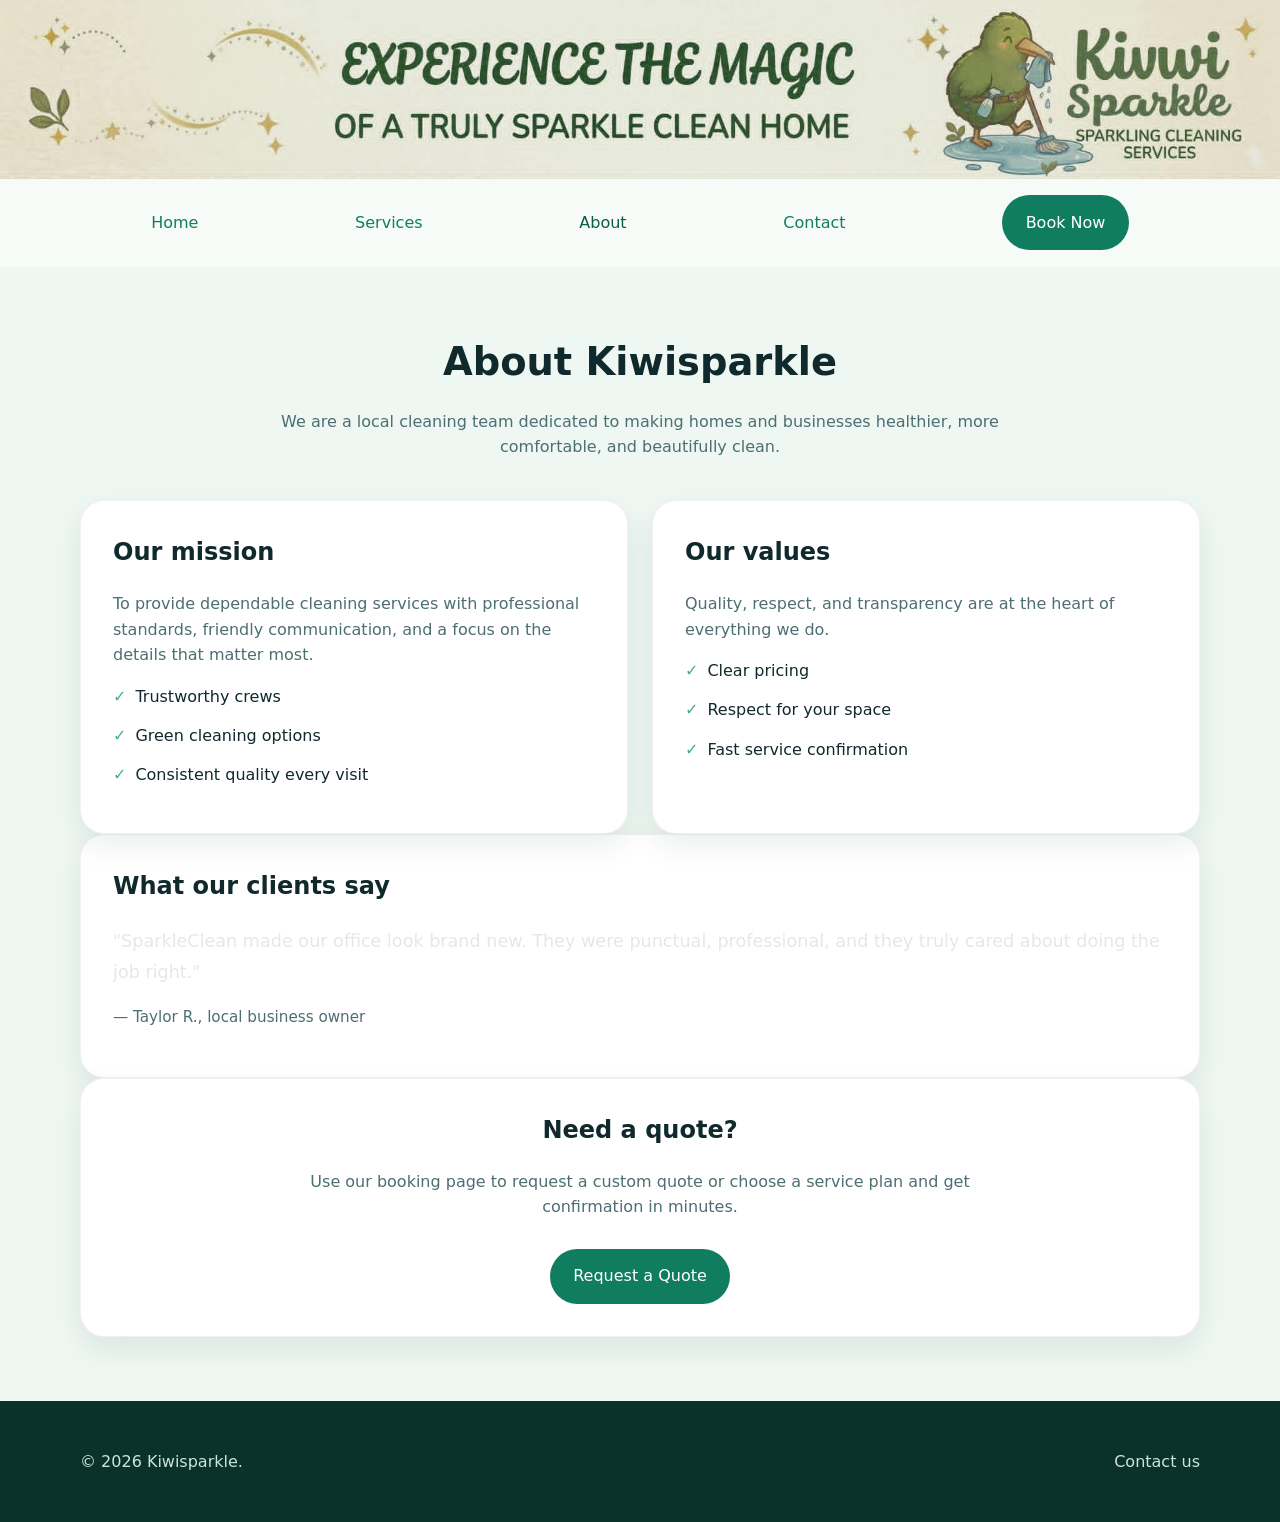
==== about.html @ eb0daa13 "main" ====
<!DOCTYPE html>
<html lang="en">
<head>
  <meta charset="UTF-8" />
  <meta name="viewport" content="width=device-width, initial-scale=1.0" />
  <title>About | Kiwisparkle</title>
  <link rel="stylesheet" href="styles.css" />
</head>
<body>
  <div class="page-banner">
    <img src="images/Banner.jfif" alt="Kiwisparkle banner">
  </div>
  <header class="site-header">
    <div class="container header-inner">
      <nav class="site-nav">
        <a href="index.html">Home</a>
        <a href="services.html">Services</a>
        <a href="about.html" class="active">About</a>
        <a href="contact.html">Contact</a>
        <a href="booking.html" class="button button-primary">Book Now</a>
      </nav>
    </div>
  </header>
  <main>
    <section class="section-light">
      <div class="container section-intro">
        <h1>About Kiwisparkle</h1>
        <p>We are a local cleaning team dedicated to making homes and businesses healthier, more comfortable, and beautifully clean.</p>
      </div>
      <div class="container grid grid-2">
        <article class="detail-card">
          <h2>Our mission</h2>
          <p>To provide dependable cleaning services with professional standards, friendly communication, and a focus on the details that matter most.</p>
          <ul>
            <li>Trustworthy crews</li>
            <li>Green cleaning options</li>
            <li>Consistent quality every visit</li>
          </ul>
        </article>
        <article class="detail-card">
          <h2>Our values</h2>
          <p>Quality, respect, and transparency are at the heart of everything we do.</p>
          <ul>
            <li>Clear pricing</li>
            <li>Respect for your space</li>
            <li>Fast service confirmation</li>
          </ul>
        </article>
      </div>
      <div class="container testimonial">
        <h2>What our clients say</h2>
        <blockquote>"SparkleClean made our office look brand new. They were punctual, professional, and they truly cared about doing the job right."</blockquote>
        <p class="testimonial-author">— Taylor R., local business owner</p>
      </div>
      <div class="container callout">
        <h2>Need a quote?</h2>
        <p>Use our booking page to request a custom quote or choose a service plan and get confirmation in minutes.</p>
        <a href="booking.html" class="button button-primary">Request a Quote</a>
      </div>
    </section>
  </main>
  <footer class="site-footer">
    <div class="container footer-inner">
      <p>© 2026 Kiwisparkle.</p>
      <p><a href="contact.html">Contact us</a></p>
    </div>
  </footer>
</body>
</html>
---- styles.css ----
/* Base styles */
:root {
  color-scheme: light;
  --bg: #eef7f2;
  --surface: #ffffff;
  --surface-strong: #f3faf5;
  --text: #10292c;
  --muted: #4d6e72;
  --primary: #117d60;
  --primary-dark: #0b5d46;
  --accent: #44b17e;
  --border: #c8ded5;
  --shadow: 0 12px 30px rgba(17, 41, 44, 0.08);
  font-family: Inter, system-ui, -apple-system, BlinkMacSystemFont, "Segoe UI", sans-serif;
}
* {
  box-sizing: border-box;
}
html {
  scroll-behavior: smooth;
}
body {
  margin: 0;
  background: var(--bg);
  color: var(--text);
  line-height: 1.6;
}
a {
  color: inherit;
  text-decoration: none;
}
img {
  max-width: 100%;
  display: block;
}
button,
input,
select,
textarea {
  font: inherit;
}
.container {
  width: min(1120px, calc(100% - 2rem));
  margin: 0 auto;
}
.site-header {
  background: rgba(255, 255, 255, 0.45);
  backdrop-filter: blur(6px);
  -webkit-backdrop-filter: blur(6px);
  border-bottom: 1px solid rgba(255, 255, 255, 0.12);
  position: sticky;
  top: 0;
  z-index: 20;
}
.page-banner {
  width: 100%;
  overflow: hidden;
  padding: 0;
  text-align: center;
  background: none;
}
.page-banner img {
  display: block;
  margin: 0 auto;
  width: 100%;
  max-width: none;
  height: auto;
}
.header-inner {
  display: flex;
  align-items: center;
  justify-content: center;
  gap: 1rem;
  padding: 1rem 0;
}
.brand {
  font-size: 1.4rem;
  font-weight: 700;
  letter-spacing: -0.03em;
}
.site-nav {
  display: flex;
  flex-wrap: wrap;
  gap: 0.9rem;
  align-items: center;
  width: 100%;
  justify-content: space-around;
  max-width: 1120px;
}
.site-nav a {
  color: var(--primary);
  transition: color 0.2s ease;
}
.site-nav a.button-primary {
  color: #ffffff;
}
.site-nav a.button-primary:hover {
  color: #ffffff;
}
.site-nav a:hover,
.site-nav a.active {
  color: var(--primary-dark);
}
.button {
  display: inline-flex;
  align-items: center;
  justify-content: center;
  padding: 0.85rem 1.4rem;
  border-radius: 999px;
  border: 1px solid transparent;
  cursor: pointer;
  transition: background 0.2s ease, transform 0.2s ease, box-shadow 0.2s ease;
}
.button:hover {
  transform: translateY(-1px);
}
.button-primary {
  background: var(--primary);
  color: #ffffff;
}
.button-primary:hover {
  background: var(--primary-dark);
}
.button-secondary {
  background: transparent;
  border-color: rgba(17, 125, 96, 0.2);
  color: var(--primary);
}
.hero {
  background: linear-gradient(135deg, #e9fbf2 0%, #ffffff 100%);
  padding: 5rem 0 4rem;
}
.hero-copy {
  max-width: 720px;
}
.eyebrow {
  color: var(--primary);
  font-weight: 700;
  text-transform: uppercase;
  letter-spacing: 0.15em;
  margin-bottom: 1rem;
  font-size: 0.9rem;
}
.hero h1 {
  font-size: clamp(2.75rem, 5vw, 4.5rem);
  margin: 0;
  line-height: 1.05;
}
.hero p {
  max-width: 42rem;
  margin: 1.25rem 0 1.8rem;
  color: var(--muted);
}
.hero-actions {
  display: flex;
  flex-wrap: wrap;
  gap: 1rem;
}
.section-light,
.section-dark {
  padding: 4rem 0;
}
.section-dark {
  background: #0e3f36;
  color: #eef6f0;
}
.section-intro {
  text-align: center;
  margin-bottom: 2.5rem;
}
.section-intro h1,
.section-intro h2 {
  margin: 0;
  font-size: clamp(2rem, 3vw, 2.8rem);
}
.section-intro p {
  max-width: 720px;
  margin: 1rem auto 0;
  color: var(--muted);
}
.grid {
  display: grid;
  gap: 1.5rem;
}
.grid-2 {
  grid-template-columns: repeat(2, minmax(0, 1fr));
}
.grid-3 {
  grid-template-columns: repeat(3, minmax(0, 1fr));
}
.card,
.detail-card,
.contact-card,
.booking-form-card,
.callout,
.testimonial {
  background: var(--surface);
  padding: 2rem;
  border-radius: 24px;
  border: 1px solid rgba(15, 23, 42, 0.06);
  box-shadow: var(--shadow);
}
.card h3,
.detail-card h2,
.callout h2,
.testimonial h2 {
  margin-top: 0;
}
.card p,
.detail-card p,
.callout p,
.testimonial p {
  color: var(--muted);
}
.list,
.features-list,
.detail-card ul {
  list-style: none;
  padding: 0;
  margin: 1rem 0 0;
}
.features-list li,
.detail-card li {
  position: relative;
  margin-bottom: 0.85rem;
  padding-left: 1.4rem;
}
.features-list li::before,
.detail-card li::before {
  content: "\2713";
  position: absolute;
  left: 0;
  top: 0;
  color: var(--accent);
}
.two-column {
  display: grid;
  grid-template-columns: 1.2fr 0.8fr;
  gap: 2rem;
  align-items: center;
}
.align-center {
  align-items: center;
}
.quote {
  font-size: 1.4rem;
  font-weight: 600;
  margin: 0;
  color: #f3f4f6;
}
.steps-row {
  display: grid;
  grid-template-columns: repeat(3, minmax(0, 1fr));
  gap: 1.25rem;
}
.step-card {
  background: var(--surface-strong);
  padding: 1.5rem;
  border-radius: 20px;
  border: 1px solid rgba(15, 23, 42, 0.07);
}
.step-number {
  display: inline-flex;
  width: 2.2rem;
  height: 2.2rem;
  align-items: center;
  justify-content: center;
  background: var(--accent);
  color: #ffffff;
  border-radius: 999px;
  font-weight: 700;
  margin-bottom: 1rem;
}
.callout {
  text-align: center;
}
.callout p {
  margin: 1rem auto 1.8rem;
  max-width: 720px;
}
.testimonial blockquote {
  margin: 0;
  font-size: 1.1rem;
  line-height: 1.8;
  color: #e5e7eb;
}
.testimonial-author {
  margin-top: 1rem;
  color: #cbd5e1;
  font-size: 0.95rem;
}
.contact-card {
  min-height: 360px;
}
form {
  display: grid;
  gap: 1.2rem;
}
.form-row {
  display: grid;
  grid-template-columns: repeat(2, minmax(0, 1fr));
  gap: 1.2rem;
}
.form-group {
  display: grid;
  gap: 0.6rem;
}
label {
  font-weight: 600;
  color: var(--text);
}
input,
select,
textarea {
  width: 100%;
  padding: 0.95rem 1rem;
  border: 1px solid var(--border);
  border-radius: 16px;
  background: #ffffff;
}
input:focus,
select:focus,
textarea:focus {
  outline: none;
  border-color: var(--primary);
  box-shadow: 0 0 0 4px rgba(17, 125, 96, 0.15);
}
.form-message {
  margin-top: 0.5rem;
  color: var(--accent);
}
.site-footer {
  padding: 2rem 0;
  background: #0b322a;
  color: #cde4da;
}
.footer-inner {
  display: flex;
  flex-wrap: wrap;
  justify-content: space-between;
  gap: 1rem;
}
footer a {
  color: inherit;
}
@media (max-width: 900px) {
  .grid-2,
  .grid-3,
  .two-column,
  .steps-row,
  .form-row {
    grid-template-columns: 1fr;
  }
  .header-inner {
    flex-direction: column;
    align-items: flex-start;
  }
  .site-nav {
    width: 100%;
    justify-content: flex-start;
  }
}
@media (max-width: 640px) {
  .hero {
    padding-top: 3rem;
  }
  .hero h1 {
    font-size: 2.4rem;
  }
  .button {
    width: 100%;
  }
}
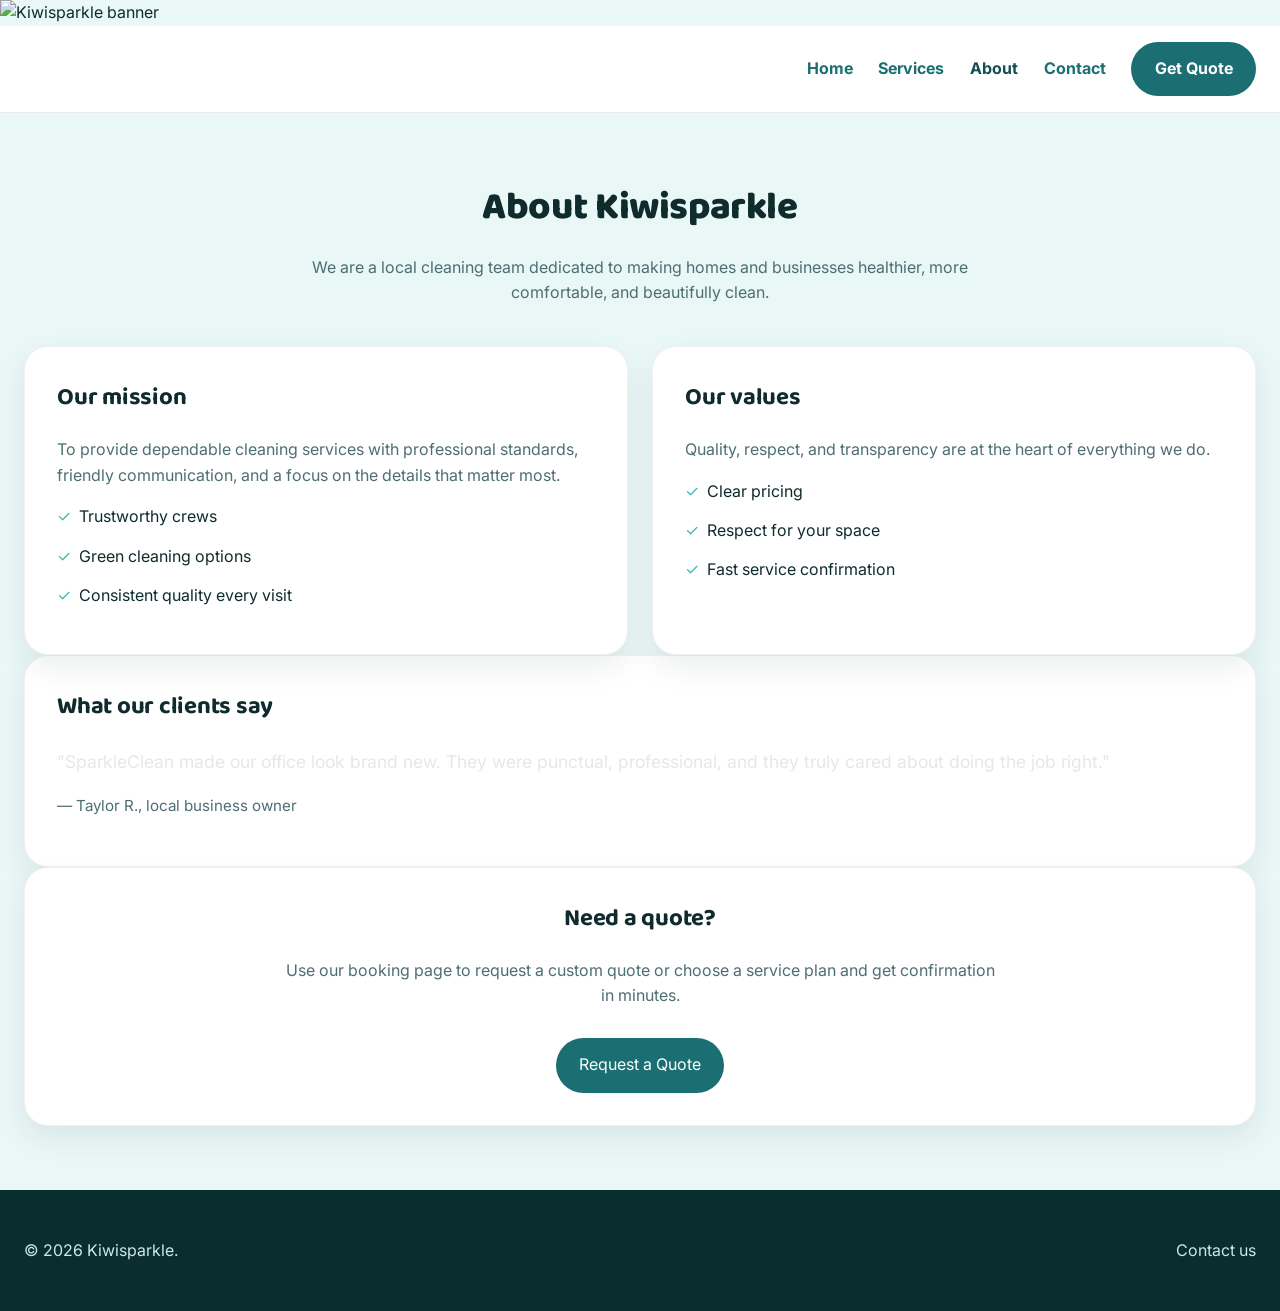
==== commit 6f5e1743: "updated one" ====
--- a/about.html
+++ b/about.html
@@ -4,11 +4,14 @@
   <meta charset="UTF-8" />
   <meta name="viewport" content="width=device-width, initial-scale=1.0" />
   <title>About | Kiwisparkle</title>
+  <link rel="preconnect" href="https://fonts.googleapis.com" />
+  <link rel="preconnect" href="https://fonts.gstatic.com" crossorigin />
+  <link href="https://fonts.googleapis.com/css2?family=Baloo+2:wght@500;600;700;800&family=Inter:wght@400;500;600;700&display=swap" rel="stylesheet" />
   <link rel="stylesheet" href="styles.css" />
 </head>
 <body>
   <div class="page-banner">
-    <img src="images/Banner.jfif" alt="Kiwisparkle banner">
+    <img src="images/Kiwisparklebanner2.jfif" alt="Kiwisparkle banner">
   </div>
   <header class="site-header">
     <div class="container header-inner">
@@ -17,7 +20,7 @@
         <a href="services.html">Services</a>
         <a href="about.html" class="active">About</a>
         <a href="contact.html">Contact</a>
-        <a href="booking.html" class="button button-primary">Book Now</a>
+        <a href="booking.html" class="button button-primary">Get Quote</a>
       </nav>
     </div>
   </header>
--- a/styles.css
+++ b/styles.css
@@ -1,16 +1,17 @@
 /* Base styles */
 :root {
   color-scheme: light;
-  --bg: #eef7f2;
+  --bg: #eaf7f7;
   --surface: #ffffff;
-  --surface-strong: #f3faf5;
-  --text: #10292c;
+  --surface-strong: #f0fafa;
+  --text: #0f2b2d;
   --muted: #4d6e72;
-  --primary: #117d60;
-  --primary-dark: #0b5d46;
-  --accent: #44b17e;
-  --border: #c8ded5;
-  --shadow: 0 12px 30px rgba(17, 41, 44, 0.08);
+  --primary: #1b6e72;
+  --primary-dark: #124f52;
+  --accent: #3fb6b0;
+  --border: #c6e3e2;
+  --shadow: 0 12px 30px rgba(15, 43, 45, 0.08);
+  --font-heading: "Baloo 2", Inter, system-ui, sans-serif;
   font-family: Inter, system-ui, -apple-system, BlinkMacSystemFont, "Segoe UI", sans-serif;
 }
 * {
@@ -29,6 +30,16 @@
   color: inherit;
   text-decoration: none;
 }
+h1, h2, h3 {
+  font-family: var(--font-heading);
+  letter-spacing: -0.01em;
+}
+h1 {
+  font-weight: 800;
+}
+h2, h3 {
+  font-weight: 700;
+}
 img {
   max-width: 100%;
   display: block;
@@ -40,55 +51,51 @@
   font: inherit;
 }
 .container {
-  width: min(1120px, calc(100% - 2rem));
+  width: min(1400px, calc(100% - 3rem));
   margin: 0 auto;
 }
 .site-header {
-  background: rgba(255, 255, 255, 0.45);
-  backdrop-filter: blur(6px);
-  -webkit-backdrop-filter: blur(6px);
-  border-bottom: 1px solid rgba(255, 255, 255, 0.12);
+  background: #ffffff;
+  border-bottom: 1px solid rgba(15, 23, 42, 0.08);
   position: sticky;
   top: 0;
   z-index: 20;
 }
-.page-banner {
-  width: 100%;
-  overflow: hidden;
-  padding: 0;
-  text-align: center;
-  background: none;
-}
-.page-banner img {
-  display: block;
-  margin: 0 auto;
-  width: 100%;
-  max-width: none;
-  height: auto;
-}
 .header-inner {
   display: flex;
   align-items: center;
-  justify-content: center;
+  justify-content: space-between;
   gap: 1rem;
   padding: 1rem 0;
 }
 .brand {
-  font-size: 1.4rem;
-  font-weight: 700;
-  letter-spacing: -0.03em;
+  display: inline-flex;
+  align-items: center;
+  justify-content: center;
+  flex-shrink: 0;
+  margin-left: -1rem;
+  padding-right: 0.5rem;
+}
+
+.brand img {
+  display: block;
+  width: auto;
+  height: 110px;
+  margin: -16px 0;
+  object-fit: contain;
 }
 .site-nav {
   display: flex;
   flex-wrap: wrap;
-  gap: 0.9rem;
+  gap: 1.6rem;
   align-items: center;
   width: 100%;
-  justify-content: space-around;
-  max-width: 1120px;
+  justify-content: flex-end;
+  max-width: 1400px;
 }
 .site-nav a {
   color: var(--primary);
+  font-weight: 700;
   transition: color 0.2s ease;
 }
 .site-nav a.button-primary {
@@ -123,17 +130,20 @@
 }
 .button-secondary {
   background: transparent;
-  border-color: rgba(17, 125, 96, 0.2);
+  border-color: rgba(27, 110, 114, 0.25);
   color: var(--primary);
 }
 .hero {
-  background: linear-gradient(135deg, #e9fbf2 0%, #ffffff 100%);
+  background: linear-gradient(135deg, #e6faf9 0%, #ffffff 100%);
   padding: 5rem 0 4rem;
 }
 .hero-copy {
   max-width: 720px;
 }
 .eyebrow {
+  display: inline-flex;
+  align-items: center;
+  gap: 0.5rem;
   color: var(--primary);
   font-weight: 700;
   text-transform: uppercase;
@@ -141,6 +151,22 @@
   margin-bottom: 1rem;
   font-size: 0.9rem;
 }
+.eyebrow .dot {
+  width: 6px;
+  height: 6px;
+  border-radius: 50%;
+  background: var(--accent);
+  flex-shrink: 0;
+}
+.accent {
+  color: var(--accent);
+}
+.hero-inner {
+  display: grid;
+  grid-template-columns: 1.1fr 0.8fr;
+  gap: 3rem;
+  align-items: center;
+}
 .hero h1 {
   font-size: clamp(2.75rem, 5vw, 4.5rem);
   margin: 0;
@@ -156,13 +182,97 @@
   flex-wrap: wrap;
   gap: 1rem;
 }
+.trust-row {
+  display: flex;
+  flex-wrap: wrap;
+  gap: 1.4rem;
+  margin-top: 1.6rem;
+}
+.trust-item {
+  display: flex;
+  align-items: center;
+  gap: 0.5rem;
+  font-size: 0.85rem;
+  font-weight: 600;
+  color: var(--primary-dark);
+}
+.trust-item svg {
+  width: 18px;
+  height: 18px;
+  flex-shrink: 0;
+  color: var(--accent);
+}
+.hero-visual {
+  display: flex;
+  align-items: center;
+  justify-content: center;
+}
+.hero-card {
+  background: var(--surface);
+  border-radius: var(--radius-lg, 24px);
+  box-shadow: var(--shadow);
+  padding: 2.2rem;
+  width: 100%;
+  max-width: 380px;
+  border: 1px solid var(--border);
+}
+.hero-card-icon {
+  width: 56px;
+  height: 56px;
+  border-radius: 14px;
+  background: var(--surface-strong);
+  display: flex;
+  align-items: center;
+  justify-content: center;
+  margin: 0 auto 1.1rem;
+}
+.hero-card-icon svg {
+  width: 26px;
+  height: 26px;
+  color: var(--primary);
+}
+.hero-card h3 {
+  text-align: center;
+  margin-bottom: 0.4rem;
+  font-size: 1.2rem;
+  color: var(--text);
+}
+.hero-card p {
+  text-align: center;
+  color: var(--muted);
+  font-size: 0.9rem;
+  margin-bottom: 1.4rem;
+}
+.hero-stat-row {
+  display: flex;
+  justify-content: space-between;
+  border-top: 1px solid var(--border);
+  padding-top: 1.2rem;
+}
+.hero-stat {
+  text-align: center;
+  flex: 1;
+}
+.hero-stat b {
+  display: block;
+  font-family: var(--font-heading);
+  font-size: 1.4rem;
+  color: var(--primary-dark);
+}
+.hero-stat span {
+  font-size: 0.7rem;
+  color: var(--muted);
+  font-weight: 600;
+  text-transform: uppercase;
+  letter-spacing: 0.04em;
+}
 .section-light,
 .section-dark {
   padding: 4rem 0;
 }
 .section-dark {
-  background: #0e3f36;
-  color: #eef6f0;
+  background: #0f3a3d;
+  color: #eef8f7;
 }
 .section-intro {
   text-align: center;
@@ -212,6 +322,55 @@
 .testimonial p {
   color: var(--muted);
 }
+.service-card {
+  position: relative;
+  transition: transform 0.2s ease, box-shadow 0.2s ease, border-color 0.2s ease;
+}
+.service-card:hover {
+  transform: translateY(-5px);
+  box-shadow: 0 18px 36px -18px rgba(15, 43, 45, 0.3);
+  border-color: var(--accent);
+}
+.service-icon {
+  width: 48px;
+  height: 48px;
+  border-radius: 12px;
+  background: var(--surface-strong);
+  display: flex;
+  align-items: center;
+  justify-content: center;
+  margin-bottom: 1.2rem;
+}
+.service-icon svg {
+  width: 24px;
+  height: 24px;
+  color: var(--primary);
+}
+.service-tag {
+  position: absolute;
+  top: 1.6rem;
+  right: 1.6rem;
+  font-size: 0.7rem;
+  font-weight: 700;
+  color: var(--accent);
+  letter-spacing: 0.03em;
+}
+.service-link {
+  font-size: 0.85rem;
+  font-weight: 700;
+  color: var(--primary);
+  display: inline-flex;
+  align-items: center;
+  gap: 0.3rem;
+}
+.service-link svg {
+  width: 14px;
+  height: 14px;
+  transition: transform 0.15s ease;
+}
+.service-card:hover .service-link svg {
+  transform: translateX(3px);
+}
 .list,
 .features-list,
 .detail-card ul {
@@ -323,7 +482,7 @@
 textarea:focus {
   outline: none;
   border-color: var(--primary);
-  box-shadow: 0 0 0 4px rgba(17, 125, 96, 0.15);
+  box-shadow: 0 0 0 4px rgba(27, 110, 114, 0.15);
 }
 .form-message {
   margin-top: 0.5rem;
@@ -331,8 +490,8 @@
 }
 .site-footer {
   padding: 2rem 0;
-  background: #0b322a;
-  color: #cde4da;
+  background: #0a2e30;
+  color: #cde9e7;
 }
 .footer-inner {
   display: flex;
@@ -348,8 +507,14 @@
   .grid-3,
   .two-column,
   .steps-row,
-  .form-row {
+  .form-row,
+  .hero-inner {
     grid-template-columns: 1fr;
+  }
+  .hero-visual {
+    order: -1;
+    max-width: 380px;
+    margin: 0 auto 1.5rem;
   }
   .header-inner {
     flex-direction: column;
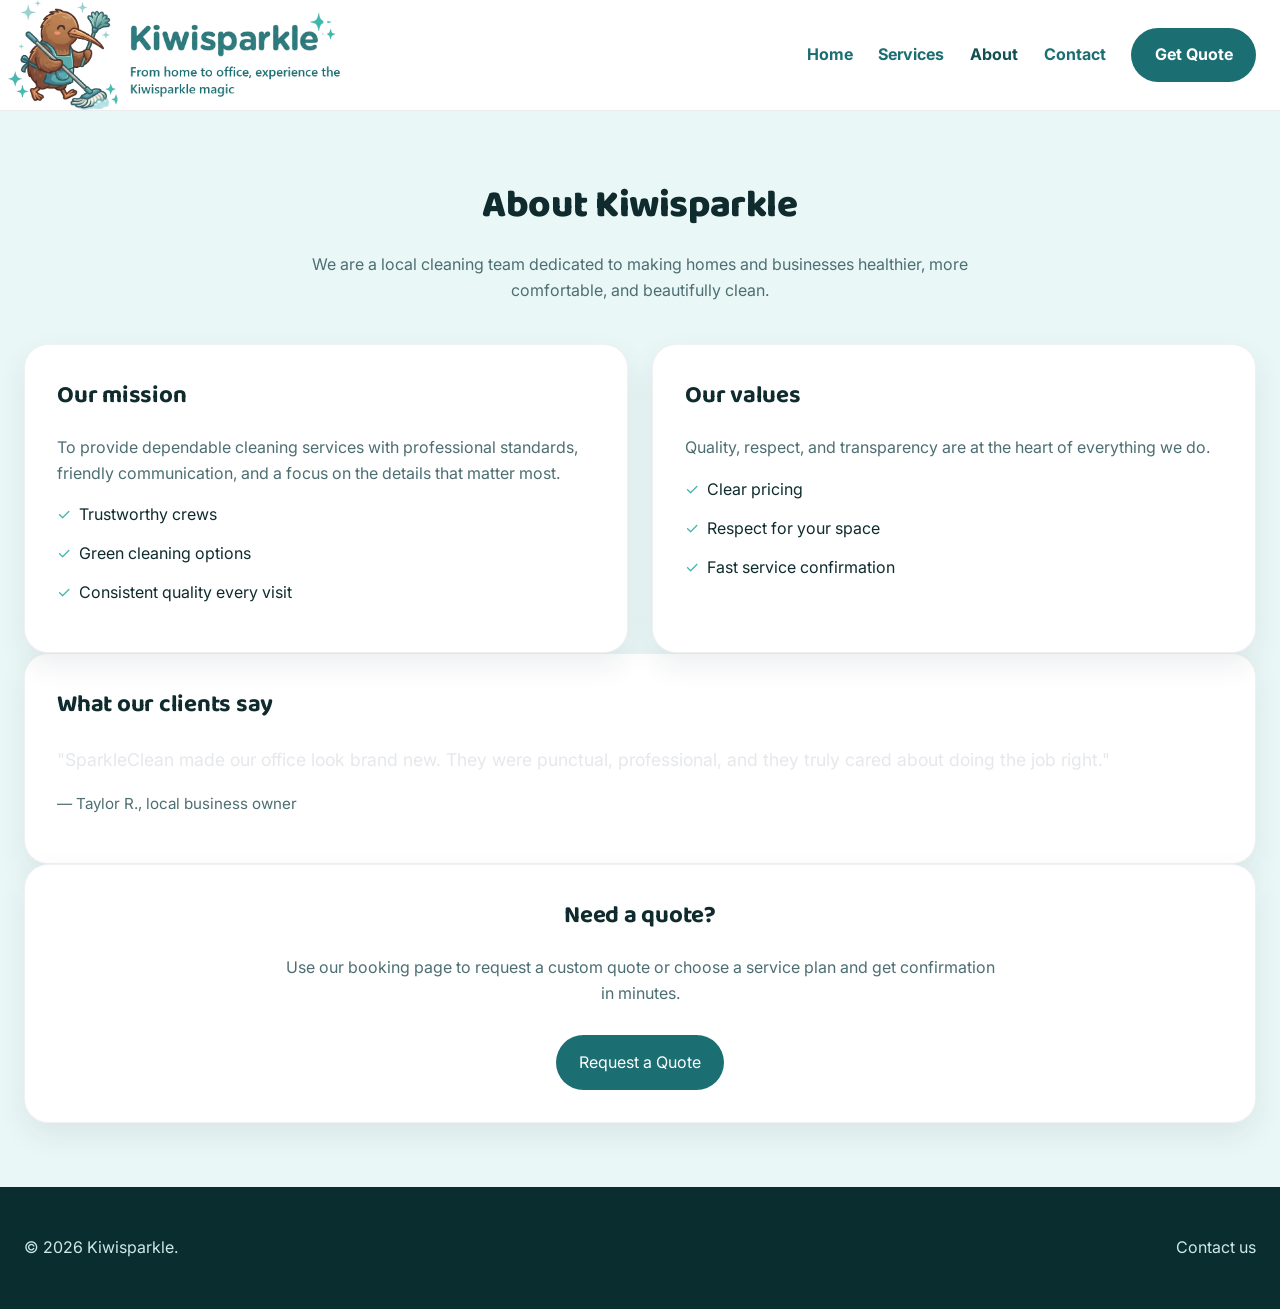
==== commit 90122d13: "update logoo" ====
--- a/about.html
+++ b/about.html
@@ -10,11 +10,11 @@
   <link rel="stylesheet" href="styles.css" />
 </head>
 <body>
-  <div class="page-banner">
-    <img src="images/Kiwisparklebanner2.jfif" alt="Kiwisparkle banner">
-  </div>
   <header class="site-header">
     <div class="container header-inner">
+      <a href="index.html" class="brand" aria-label="Kiwisparkle home">
+        <img src="images/Kiwisparkle Logo.png" alt="Kiwisparkle logo" width="349" height="110">
+      </a>
       <nav class="site-nav">
         <a href="index.html">Home</a>
         <a href="services.html">Services</a>
--- a/styles.css
+++ b/styles.css
@@ -163,7 +163,7 @@
 }
 .hero-inner {
   display: grid;
-  grid-template-columns: 1.1fr 0.8fr;
+  grid-template-columns: minmax(0, 1.1fr) minmax(0, 0.8fr);
   gap: 3rem;
   align-items: center;
 }
@@ -315,6 +315,7 @@
 .callout h2,
 .testimonial h2 {
   margin-top: 0;
+  color: var(--text);
 }
 .card p,
 .detail-card p,
@@ -509,7 +510,7 @@
   .steps-row,
   .form-row,
   .hero-inner {
-    grid-template-columns: 1fr;
+    grid-template-columns: minmax(0, 1fr);
   }
   .hero-visual {
     order: -1;
